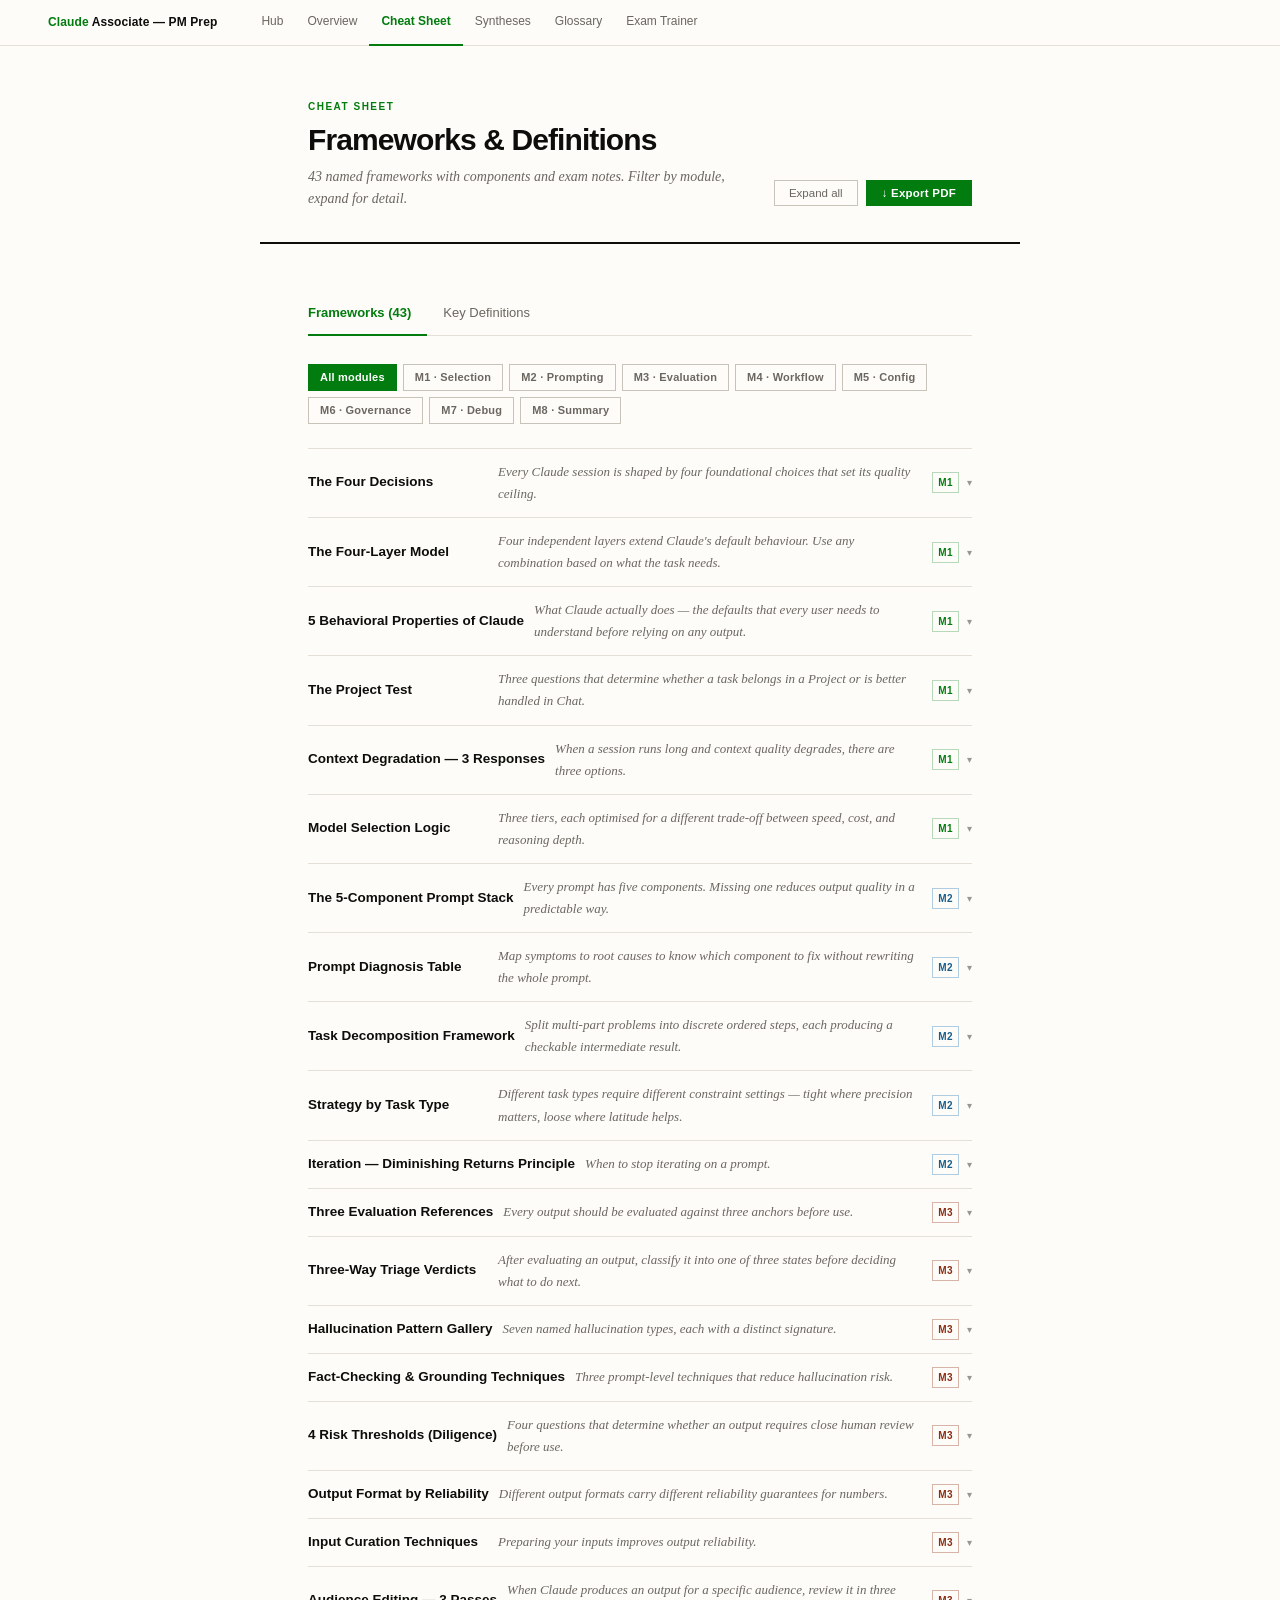
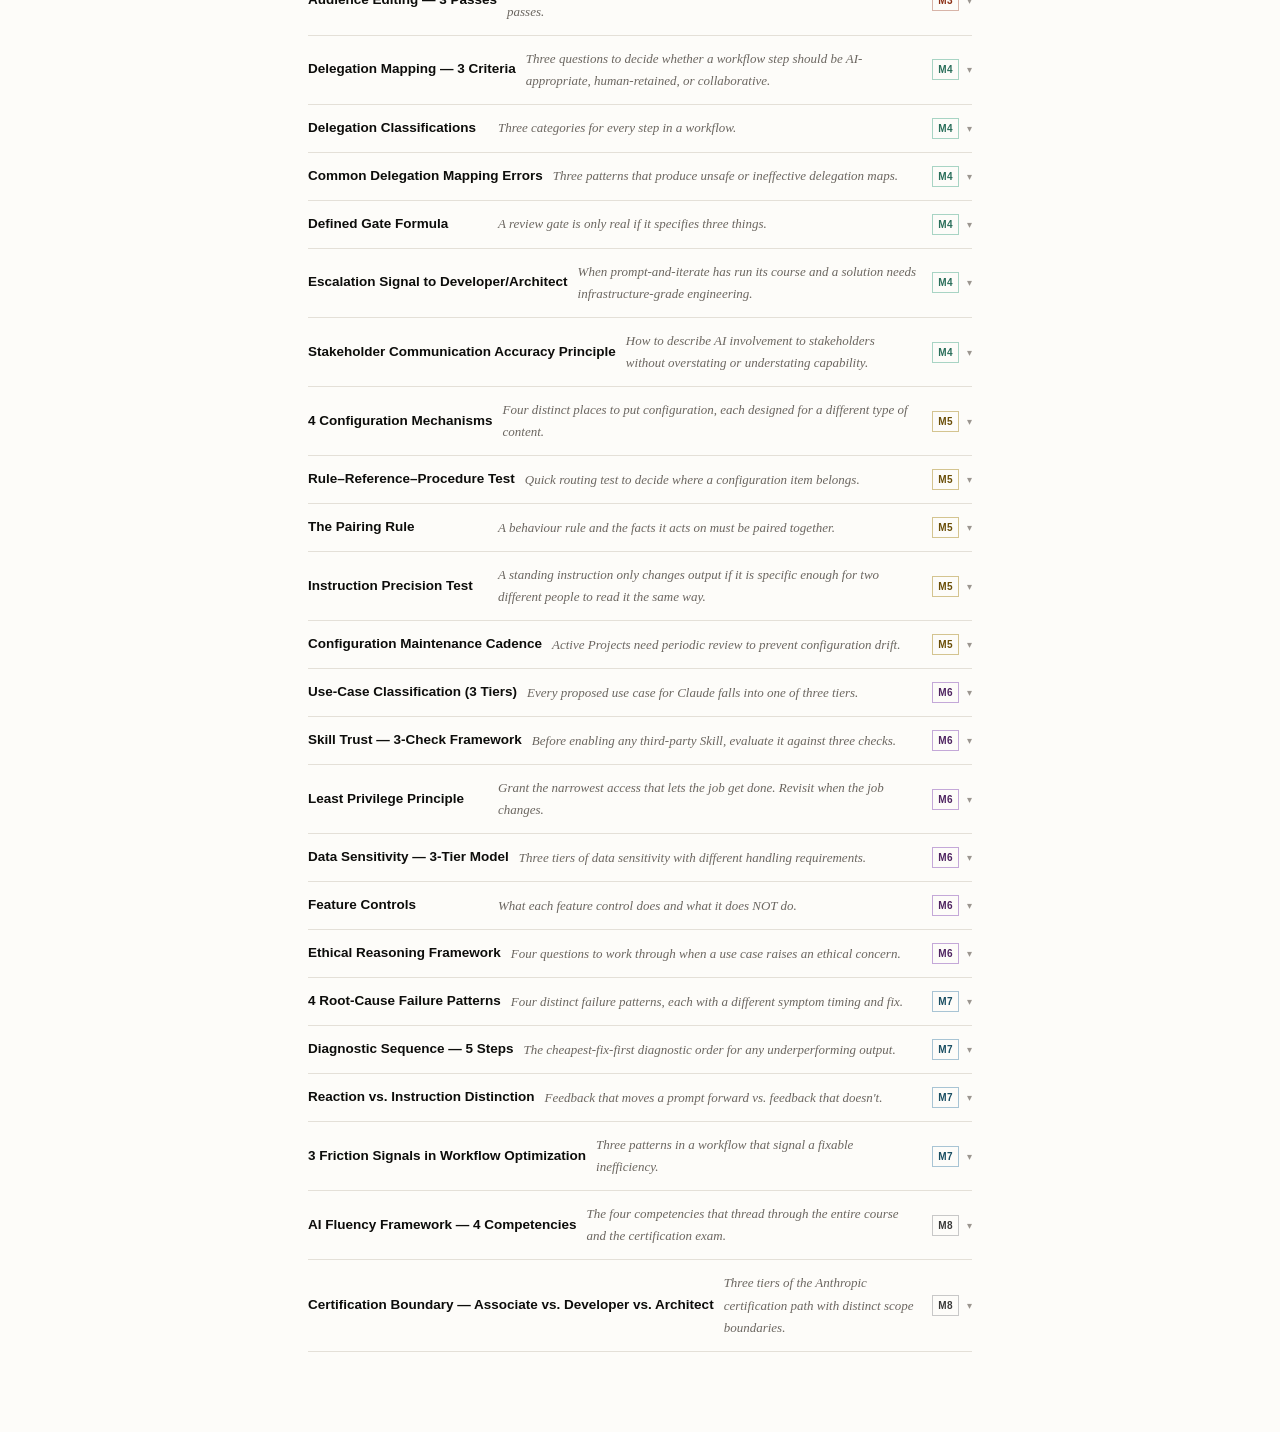
==== cheatsheet.html @ b9512b8b "Add files via upload" ====
<!DOCTYPE html>
<html lang="en">
<head>
<meta charset="UTF-8">
<meta name="viewport" content="width=device-width, initial-scale=1.0">
<title>Cheat Sheet — Claude Associate PM Prep</title>
<link rel="stylesheet" href="shared/styles.css">
<script src="data/frameworks.js"></script>
<style>
  .framework-header-left { display: flex; align-items: center; gap: 10px; flex: 1; min-width: 0; }
  .framework-meta { display: flex; align-items: center; gap: 8px; flex-shrink: 0; }
  .def-item { padding: 10px 0; border-bottom: 1px solid var(--border); display: flex; gap: 12px; align-items: flex-start; }
  .def-item:last-child { border-bottom: none; }
  .def-term { font-weight: 700; font-size: 13.5px; color: var(--text-bright); min-width: 220px; flex-shrink: 0; }
  .def-body { font-size: 13px; color: var(--text); line-height: 1.55; flex: 1; }
  .expand-all-btn { font-size: 12px; color: var(--accent); cursor: pointer; font-weight: 600; background: none; border: none; padding: 0; }
  .expand-all-btn:hover { text-decoration: underline; }
</style>
</head>
<body>

<nav class="nav">
  <span class="nav-brand"><span>Claude</span> Associate — PM Prep</span>
  <div class="nav-links">
    <a href="index.html">Hub</a>
    <a href="overview.html">Overview</a>
    <a href="cheatsheet.html" class="active">Cheat Sheet</a>
    <a href="syntheses.html">Syntheses</a>
    <a href="glossary.html">Glossary</a>
    <a href="exam.html">Exam Trainer</a>
  </div>
</nav>

<div class="page-header">
  <div class="page-header-text">
    <div class="eyebrow">Cheat Sheet</div>
    <h1>Frameworks &amp; Definitions</h1>
    <p>43 named frameworks with components and exam notes. Filter by module, expand for detail.</p>
  </div>
  <div class="page-header-actions">
    <button class="btn-secondary" onclick="expandAll()">Expand all</button>
    <button class="btn-primary" onclick="exportPDF()">↓ Export PDF</button>
  </div>
</div>

<div class="main">

  <div class="tabs">
    <div class="tab active" onclick="switchTab('frameworks', this)">Frameworks (43)</div>
    <div class="tab" onclick="switchTab('definitions', this)">Key Definitions</div>
  </div>

  <!-- FRAMEWORKS TAB -->
  <div class="tab-panel active" id="tab-frameworks">
    <div class="filter-row" id="fw-filter">
      <div class="filter-chip active" data-m="0" onclick="filterFW(this)">All modules</div>
      <div class="filter-chip" data-m="1" onclick="filterFW(this)">M1 · Selection</div>
      <div class="filter-chip" data-m="2" onclick="filterFW(this)">M2 · Prompting</div>
      <div class="filter-chip" data-m="3" onclick="filterFW(this)">M3 · Evaluation</div>
      <div class="filter-chip" data-m="4" onclick="filterFW(this)">M4 · Workflow</div>
      <div class="filter-chip" data-m="5" onclick="filterFW(this)">M5 · Config</div>
      <div class="filter-chip" data-m="6" onclick="filterFW(this)">M6 · Governance</div>
      <div class="filter-chip" data-m="7" onclick="filterFW(this)">M7 · Debug</div>
      <div class="filter-chip" data-m="8" onclick="filterFW(this)">M8 · Summary</div>
    </div>
    <div id="fw-list"></div>
  </div>

  <!-- DEFINITIONS TAB -->
  <div class="tab-panel" id="tab-definitions">
    <div class="callout callout-blue" style="margin-bottom: 20px;">
      These key definitions cover the most exam-tested concepts. For the full 55-term glossary with search, see the <a href="glossary.html">Glossary</a> page.
    </div>
    <div id="def-list"></div>
  </div>

</div>

<script src="shared/utils.js"></script>
<script>

const KEY_DEFINITIONS = [
  { term: "The Four Decisions", def: "Entry point · Capability layer · Model · Context management. Set before the first prompt — they determine the quality ceiling." },
  { term: "Project", def: "A persistent workspace. Use when 2 of 3 apply: task recurs / context is stable / format is consistent." },
  { term: "Skill", def: "Reusable procedure at the account level — not inside a Project. Invoked automatically. Reduces variance, does not eliminate it." },
  { term: "Code Execution", def: "Sandboxed computation that returns a verified result. The only way to guarantee a correct number." },
  { term: "5-Component Prompt Stack", def: "Role · Context · Task · Constraints · Output Format. Context is the most commonly missing component." },
  { term: "Diminishing Returns Signal", def: "When further iteration rounds produce marginal change — the correct signal to stop prompting." },
  { term: "Task Decomposition", def: "Breaking a multi-step task into ordered steps with checkable intermediate results. The shared foundation step comes first." },
  { term: "Confident Tone ≠ Accuracy", def: "Claude's fluency is uniform regardless of whether the answer is correct. Tone is never a quality signal." },
  { term: "Diligence", def: "The competency of owning output before use. Accountability does not transfer to a tool — what you ship, you are answerable for." },
  { term: "Three Evaluation References", def: "Requirements · Source material · Professional standards. Missing one creates a systematic blind spot." },
  { term: "Fabricated Specific", def: "A hallucination where Claude produces precise-looking data (stats, citations) that don't exist. The precision is the tell." },
  { term: "Delegation Criteria", def: "Reversibility · Stakes · Accountability. All three evaluated per step — not inherited from the previous one." },
  { term: "Defined Gate Formula", def: "Who reviews + what they verify + when it happens. 'Someone will check it' is not a gate." },
  { term: "Halo Delegation", def: "Auto-delegating a step because the prior step went well. Each step must be evaluated independently." },
  { term: "Rule–Reference–Procedure Test", def: "Rule → standing instruction. Reference → knowledge base. Procedure → Skill." },
  { term: "Instruction Precision Test", def: "Would two different people implement this the same way? If not, it fails silently." },
  { term: "Pairing Rule", def: "A behaviour rule and the facts it acts on belong together. Neither works alone." },
  { term: "Data Sensitivity Tiers", def: "Green (safe) · Yellow (review first) · Red (stop and escalate). Incognito controls persistence, not compliance." },
  { term: "Least Privilege", def: "Grant the narrowest access that lets the job get done. Applies to Skills, connectors, and all feature enablement." },
  { term: "4 Failure Patterns", def: "Under-specification (first response wrong) · Context overload (degrades over time) · Wrong feature/model (repeatable error type) · Stale config ('it used to work')." },
  { term: "Diagnostic Sequence", def: "Check specification → context → feature/model → configuration → task fit. Step 5 is last — it's the most expensive conclusion." },
  { term: "AI Fluency Framework", def: "Description (prompt) · Discernment (evaluate) · Diligence (own) · Delegation (govern). Each competency assumes the one before it." },
];

let activeModuleFilter = 0;

function renderFrameworks() {
  const list = document.getElementById('fw-list');
  const filtered = activeModuleFilter === 0
    ? FRAMEWORKS
    : FRAMEWORKS.filter(f => f.module === activeModuleFilter);

  if (!filtered.length) {
    list.innerHTML = '<p style="color:var(--text-dim);padding:20px 0;">No frameworks for this filter.</p>';
    return;
  }

  list.innerHTML = filtered.map((f, i) => `
    <div class="framework-card" id="fw-${i}">
      <div class="framework-header" onclick="toggleFW('fw-${i}')">
        <div class="framework-header-left">
          <div class="framework-title">${f.name}</div>
          <div class="framework-summary">${f.summary}</div>
        </div>
        <div class="framework-meta">
          <span class="module-badge m${f.module}">M${f.module}</span>
          <span class="framework-arrow">▾</span>
        </div>
      </div>
      <div class="framework-body">
        <div class="components">
          ${f.components.map(c => `
            <div class="component-row">
              <div class="component-label">${c.label}</div>
              <div class="component-desc">${c.desc}</div>
            </div>`).join('')}
        </div>
        ${f.exam_note ? `<div class="exam-note">📌 <strong>Exam note:</strong> ${f.exam_note}</div>` : ''}
      </div>
    </div>`).join('');
}

function renderDefinitions() {
  const list = document.getElementById('def-list');
  list.innerHTML = KEY_DEFINITIONS.map(d => `
    <div class="def-item">
      <div class="def-term">${d.term}</div>
      <div class="def-body">${d.def}</div>
    </div>`).join('');
}

function toggleFW(id) {
  document.getElementById(id).classList.toggle('open');
}

function filterFW(el) {
  document.querySelectorAll('#fw-filter .filter-chip').forEach(c => c.classList.remove('active'));
  el.classList.add('active');
  activeModuleFilter = parseInt(el.dataset.m);
  renderFrameworks();
}

function expandAll() {
  document.querySelectorAll('.framework-card').forEach(c => c.classList.add('open'));
}

function switchTab(name, el) {
  document.querySelectorAll('.tab').forEach(t => t.classList.remove('active'));
  document.querySelectorAll('.tab-panel').forEach(p => p.classList.remove('active'));
  el.classList.add('active');
  document.getElementById('tab-' + name).classList.add('active');
}

function exportPDF() {
  expandAll();
  document.querySelectorAll('.tab-panel').forEach(p => p.style.display = 'block');
  window.print();
  setTimeout(() => {
    document.querySelectorAll('.tab-panel').forEach(p => p.style.display = '');
  }, 500);
}

renderFrameworks();
renderDefinitions();
</script>
</body>
</html>
---- shared/styles.css ----
/* ═══════════════════════════════════════════════════════════════
   CLAUDE ASSOCIATE PM PREP — Design System
   Direction: Editorial (A) × Printed Document (C)
   Serif body · Large module numbers · Typography-first · No card boxes
   ═══════════════════════════════════════════════════════════════ */

:root {
  --bg: #fdfcf9;
  --surface: #fff;
  --surface2: #f5f3ee;
  --border: #e4e0d8;
  --border-strong: #c8c3b8;
  --text: #2a2a28;
  --text-dim: #6b6660;
  --text-light: #9b9690;
  --text-bright: #0d0d0b;
  --accent: #037c0f;
  --accent-dim: #025e0b;
  --accent-bg: #eef6ee;
  --accent-border: #b8d9b9;
  --red: #8b2e14;
  --yellow: #6a4e08;

  /* module identity — earthy, no purple dominance */
  --m1: #037c0f;
  --m2: #1a5e8a;
  --m3: #8b2e14;
  --m4: #2a6e5a;
  --m5: #6a4e08;
  --m6: #4e2460;
  --m7: #1a4e62;
  --m8: #3a3a3a;

  --m1-bg: #eef6ee;
  --m2-bg: #eaf1f8;
  --m3-bg: #f8eeea;
  --m4-bg: #eaf4f0;
  --m5-bg: #f8f4e8;
  --m6-bg: #f3eef8;
  --m7-bg: #eaf1f4;
  --m8-bg: #f0f0f0;
}

/* ── RESET ── */
*, *::before, *::after { box-sizing: border-box; margin: 0; padding: 0; }
html { font-size: 15px; -webkit-text-size-adjust: 100%; }

body {
  background: var(--bg);
  color: var(--text);
  font-family: 'Georgia', 'Times New Roman', serif;
  font-size: 15px;
  line-height: 1.7;
  min-height: 100vh;
}

/* Sans-serif utility — labels, UI, metadata */
.sans {
  font-family: -apple-system, BlinkMacSystemFont, 'Segoe UI', sans-serif;
}

a { color: var(--accent); text-decoration: none; }
a:hover { text-decoration: underline; }

strong { color: var(--text-bright); }

/* ── NAV ── */
.nav {
  background: var(--bg);
  border-bottom: 1px solid var(--border);
  padding: 0 48px;
  display: flex;
  align-items: center;
  height: 46px;
  position: sticky;
  top: 0;
  z-index: 100;
}
.nav-brand {
  font-family: -apple-system, BlinkMacSystemFont, 'Segoe UI', sans-serif;
  font-size: 12px;
  font-weight: 700;
  color: var(--text-bright);
  letter-spacing: 0.01em;
  margin-right: 32px;
  white-space: nowrap;
  flex-shrink: 0;
}
.nav-brand span { color: var(--accent); }
.nav-links {
  display: flex;
  align-items: center;
  overflow-x: auto;
  scrollbar-width: none;
}
.nav-links::-webkit-scrollbar { display: none; }
.nav-links a {
  font-family: -apple-system, BlinkMacSystemFont, 'Segoe UI', sans-serif;
  font-size: 12px;
  font-weight: 400;
  color: var(--text-dim);
  padding: 0 12px;
  white-space: nowrap;
  transition: color 0.12s;
  height: 46px;
  display: flex;
  align-items: center;
  border-bottom: 2px solid transparent;
}
.nav-links a:hover { color: var(--text); text-decoration: none; }
.nav-links a.active {
  color: var(--accent);
  border-bottom-color: var(--accent);
  font-weight: 600;
}

/* ── PAGE HEADER — editorial, document-style ── */
.page-header {
  max-width: 760px;
  margin: 0 auto;
  padding: 52px 48px 32px;
  display: flex;
  align-items: flex-end;
  justify-content: space-between;
  gap: 20px;
  border-bottom: 2px solid var(--text-bright);
  margin-bottom: 48px;
}
.page-header-text .eyebrow {
  font-family: -apple-system, BlinkMacSystemFont, 'Segoe UI', sans-serif;
  font-size: 10px;
  font-weight: 700;
  letter-spacing: 0.15em;
  text-transform: uppercase;
  color: var(--accent);
  margin-bottom: 8px;
}
.page-header-text h1 {
  font-family: -apple-system, BlinkMacSystemFont, 'Segoe UI', sans-serif;
  font-size: 30px;
  font-weight: 800;
  color: var(--text-bright);
  letter-spacing: -0.03em;
  line-height: 1.15;
  margin-bottom: 8px;
}
.page-header-text p {
  font-family: 'Georgia', serif;
  color: var(--text-dim);
  font-size: 14px;
  font-style: italic;
  max-width: 480px;
  line-height: 1.6;
}
.page-header-actions {
  display: flex;
  gap: 8px;
  flex-shrink: 0;
  padding-bottom: 4px;
}

/* ── MAIN CONTENT ── */
.main {
  max-width: 760px;
  margin: 0 auto;
  padding: 0 48px 80px;
}

/* ── BUTTONS — restrained, document-style ── */
.btn-primary {
  font-family: -apple-system, BlinkMacSystemFont, 'Segoe UI', sans-serif;
  background: var(--accent);
  color: #fff;
  border: none;
  padding: 7px 16px;
  font-size: 11.5px;
  font-weight: 600;
  letter-spacing: 0.02em;
  cursor: pointer;
  transition: background 0.12s;
  display: inline-flex;
  align-items: center;
  gap: 6px;
}
.btn-primary:hover { background: var(--accent-dim); }

.btn-secondary {
  font-family: -apple-system, BlinkMacSystemFont, 'Segoe UI', sans-serif;
  background: transparent;
  color: var(--text-dim);
  border: 1px solid var(--border-strong);
  padding: 6px 14px;
  font-size: 11.5px;
  font-weight: 500;
  cursor: pointer;
  transition: color 0.12s, border-color 0.12s;
  display: inline-flex;
  align-items: center;
  gap: 6px;
}
.btn-secondary:hover { color: var(--accent); border-color: var(--accent); }

/* ── SECTION DIVIDER — document horizontal rule ── */
.doc-rule {
  border: none;
  border-top: 1px solid var(--border);
  margin: 32px 0;
}
.doc-rule-strong {
  border: none;
  border-top: 2px solid var(--text-bright);
  margin: 40px 0;
}

/* ── EDITORIAL MODULE HEADER ── */
.module-header {
  margin-bottom: 28px;
  padding-bottom: 20px;
  border-bottom: 1px solid var(--border);
}
.module-header .mod-kicker {
  font-family: -apple-system, BlinkMacSystemFont, 'Segoe UI', sans-serif;
  font-size: 10px;
  font-weight: 700;
  letter-spacing: 0.15em;
  text-transform: uppercase;
  color: var(--text-light);
  margin-bottom: 4px;
}
.module-header .mod-number {
  font-family: -apple-system, BlinkMacSystemFont, 'Segoe UI', sans-serif;
  font-size: 72px;
  font-weight: 900;
  line-height: 1;
  letter-spacing: -0.04em;
  color: var(--accent);
  margin-bottom: 4px;
}
.module-header h2 {
  font-family: -apple-system, BlinkMacSystemFont, 'Segoe UI', sans-serif;
  font-size: 22px;
  font-weight: 700;
  color: var(--text-bright);
  letter-spacing: -0.02em;
  margin-bottom: 4px;
}
.module-header .mod-sub {
  font-size: 14px;
  font-style: italic;
  color: var(--text-dim);
}

/* ── SECTION HEADING — small caps style ── */
.section-title {
  font-family: -apple-system, BlinkMacSystemFont, 'Segoe UI', sans-serif;
  font-size: 10px;
  font-weight: 700;
  letter-spacing: 0.12em;
  text-transform: uppercase;
  color: var(--text-light);
  margin-bottom: 12px;
  padding-bottom: 6px;
  border-bottom: 1px solid var(--border);
}

/* ── PROSE BLOCK ── */
.doc-intro {
  font-size: 14.5px;
  line-height: 1.8;
  color: var(--text);
  margin-bottom: 24px;
}

/* ── DEFINITION TABLE — document style ── */
.def-table { width: 100%; margin-bottom: 8px; }
.def-row {
  display: grid;
  grid-template-columns: 110px 1fr;
  gap: 0 20px;
  padding: 6px 0;
  border-bottom: 1px solid var(--border);
  font-size: 13.5px;
  line-height: 1.55;
}
.def-row:last-child { border-bottom: none; }
.def-term {
  font-family: -apple-system, BlinkMacSystemFont, 'Segoe UI', sans-serif;
  font-weight: 700;
  color: var(--text-bright);
  font-size: 12.5px;
}
.def-meaning { color: var(--text); }

/* ── RULE LIST — document arrows ── */
.rule-list { list-style: none; padding: 0; margin-bottom: 8px; }
.rule-list li {
  font-size: 13.5px;
  color: var(--text);
  padding: 6px 0 6px 18px;
  border-bottom: 1px solid var(--border);
  position: relative;
  line-height: 1.6;
}
.rule-list li:last-child { border-bottom: none; }
.rule-list li::before {
  content: '→';
  position: absolute;
  left: 0;
  color: var(--accent);
  font-family: -apple-system, BlinkMacSystemFont, 'Segoe UI', sans-serif;
  font-weight: 700;
}

/* ── CALLOUT — pull-quote style ── */
.callout {
  padding: 12px 0 12px 16px;
  border-left: 3px solid var(--accent);
  margin: 16px 0;
  font-size: 13.5px;
  line-height: 1.65;
  color: var(--text);
}
.callout-green  { border-color: var(--m1); color: var(--text); }
.callout-blue   { border-color: var(--m2); }
.callout-red    { border-color: var(--m3); }
.callout-yellow { border-color: var(--m5); }
.callout-purple { border-color: var(--m6); }

/* ── PULL QUOTE — key quote ── */
.pull-quote {
  font-size: 16px;
  line-height: 1.7;
  font-style: italic;
  color: var(--text-bright);
  border-top: 2px solid var(--accent);
  border-bottom: 1px solid var(--border);
  padding: 16px 0;
  margin: 20px 0;
}
.pull-quote::before {
  content: '"';
  color: var(--accent);
  font-size: 24px;
  font-style: normal;
  line-height: 0;
  vertical-align: -6px;
  margin-right: 3px;
}

/* ── DATA TABLE — clean ruled ── */
.data-table {
  width: 100%;
  border-collapse: collapse;
  font-size: 13px;
  font-family: -apple-system, BlinkMacSystemFont, 'Segoe UI', sans-serif;
  margin-bottom: 8px;
}
.data-table th {
  font-size: 10px;
  font-weight: 700;
  letter-spacing: 0.1em;
  text-transform: uppercase;
  color: var(--text-light);
  padding: 6px 10px;
  text-align: left;
  border-bottom: 1px solid var(--text-bright);
}
.data-table td {
  padding: 7px 10px;
  border-bottom: 1px solid var(--border);
  vertical-align: top;
  line-height: 1.55;
  color: var(--text);
}
.data-table tr:last-child td { border-bottom: none; }

/* ── TAGS — minimal, inline ── */
.tag {
  font-family: -apple-system, BlinkMacSystemFont, 'Segoe UI', sans-serif;
  display: inline;
  font-size: 11px;
  font-weight: 700;
  padding: 1px 6px;
  white-space: nowrap;
  border: 1px solid;
}
.tag-green  { color: var(--m1); border-color: var(--accent-border); background: var(--m1-bg); }
.tag-blue   { color: var(--m2); border-color: #b0cce0; background: var(--m2-bg); }
.tag-red    { color: var(--m3); border-color: #d8b4a8; background: var(--m3-bg); }
.tag-yellow { color: var(--m5); border-color: #d4c490; background: var(--m5-bg); }
.tag-purple { color: var(--m6); border-color: #c4a8d8; background: var(--m6-bg); }
.tag-gray   { color: var(--text-dim); border-color: var(--border); background: var(--surface2); }

/* ── MODULE BADGE — small label ── */
.module-badge {
  font-family: -apple-system, BlinkMacSystemFont, 'Segoe UI', sans-serif;
  display: inline;
  font-size: 10px;
  font-weight: 700;
  letter-spacing: 0.04em;
  padding: 1px 5px;
  border: 1px solid;
}
.module-badge.m1 { color: var(--m1); border-color: var(--accent-border); }
.module-badge.m2 { color: var(--m2); border-color: #b0cce0; }
.module-badge.m3 { color: var(--m3); border-color: #d8b4a8; }
.module-badge.m4 { color: var(--m4); border-color: #a8d4c4; }
.module-badge.m5 { color: var(--m5); border-color: #d4c490; }
.module-badge.m6 { color: var(--m6); border-color: #c4a8d8; }
.module-badge.m7 { color: var(--m7); border-color: #a8c4d4; }
.module-badge.m8 { color: var(--m8); border-color: #c8c8c8; }

/* Border accents for module sections */
.border-m1 { border-top: 3px solid var(--m1); }
.border-m2 { border-top: 3px solid var(--m2); }
.border-m3 { border-top: 3px solid var(--m3); }
.border-m4 { border-top: 3px solid var(--m4); }
.border-m5 { border-top: 3px solid var(--m5); }
.border-m6 { border-top: 3px solid var(--m6); }
.border-m7 { border-top: 3px solid var(--m7); }
.border-m8 { border-top: 3px solid var(--m8); }

/* Module number badge (small, used in accordions) */
.module-num {
  font-family: -apple-system, BlinkMacSystemFont, 'Segoe UI', sans-serif;
  font-size: 13px;
  font-weight: 900;
  color: #fff;
  width: 28px;
  height: 28px;
  display: flex;
  align-items: center;
  justify-content: center;
  flex-shrink: 0;
}
.module-num.m1 { background: var(--m1); }
.module-num.m2 { background: var(--m2); }
.module-num.m3 { background: var(--m3); }
.module-num.m4 { background: var(--m4); }
.module-num.m5 { background: var(--m5); }
.module-num.m6 { background: var(--m6); }
.module-num.m7 { background: var(--m7); }
.module-num.m8 { background: var(--m8); }

/* ── DECISION GRID ── */
.decision-grid {
  display: grid;
  grid-template-columns: auto 1fr;
  gap: 6px 16px;
  align-items: start;
}
.decision-grid .tag { align-self: start; margin-top: 3px; }
.decision-desc {
  font-size: 13px;
  color: var(--text);
  line-height: 1.55;
  padding-top: 1px;
}

/* ── FLOW STRIP ── */
.flow-strip { display: flex; align-items: center; gap: 8px; flex-wrap: wrap; }
.flow-item {
  font-family: -apple-system, BlinkMacSystemFont, 'Segoe UI', sans-serif;
  font-size: 12px;
  font-weight: 600;
  color: var(--text);
  border-bottom: 2px solid var(--accent);
  padding-bottom: 1px;
}
.flow-arrow {
  font-family: -apple-system, BlinkMacSystemFont, 'Segoe UI', sans-serif;
  color: var(--text-light);
  font-size: 12px;
}

/* ── TWO COL ── */
.two-col { display: grid; grid-template-columns: 1fr 1fr; gap: 16px; }

/* ── FILTER CHIPS — document style ── */
.filter-row { display: flex; gap: 6px; flex-wrap: wrap; margin-bottom: 24px; }
.filter-chip {
  font-family: -apple-system, BlinkMacSystemFont, 'Segoe UI', sans-serif;
  background: transparent;
  border: 1px solid var(--border-strong);
  padding: 3px 11px;
  font-size: 11px;
  font-weight: 600;
  color: var(--text-dim);
  cursor: pointer;
  transition: all 0.12s;
  user-select: none;
  letter-spacing: 0.02em;
}
.filter-chip:hover { border-color: var(--accent); color: var(--accent); }
.filter-chip.active { background: var(--accent); border-color: var(--accent); color: #fff; }

/* ── SEARCH ── */
.search-bar {
  font-family: 'Georgia', serif;
  width: 100%;
  padding: 9px 0;
  border: none;
  border-bottom: 2px solid var(--border-strong);
  font-size: 14px;
  color: var(--text);
  background: transparent;
  outline: none;
  transition: border-color 0.12s;
  margin-bottom: 24px;
}
.search-bar:focus { border-bottom-color: var(--accent); }
.search-bar::placeholder { color: var(--text-light); font-style: italic; }

/* ── SPOILER ── */
.spoiler {
  display: inline-block;
  background: var(--surface2);
  color: transparent;
  cursor: pointer;
  padding: 1px 8px;
  font-size: 13px;
  user-select: none;
  transition: all 0.15s;
  border-bottom: 1px solid var(--border-strong);
}
.spoiler.revealed { background: transparent; color: var(--accent); border-bottom-color: var(--accent); }

/* ── ACCORDION — editorial, no box ── */
.accordion-item {
  border-bottom: 1px solid var(--border);
  margin-bottom: 0;
}
.accordion-item:first-child { border-top: 1px solid var(--border); }
.accordion-header {
  display: flex;
  align-items: center;
  justify-content: space-between;
  padding: 16px 0;
  cursor: pointer;
  user-select: none;
  gap: 12px;
}
.accordion-header:hover .acc-title { color: var(--accent); }
.accordion-header .acc-title {
  font-family: -apple-system, BlinkMacSystemFont, 'Segoe UI', sans-serif;
  font-size: 15px;
  font-weight: 700;
  color: var(--text-bright);
  flex: 1;
  transition: color 0.12s;
}
.accordion-arrow {
  font-family: -apple-system, BlinkMacSystemFont, 'Segoe UI', sans-serif;
  color: var(--text-light);
  font-size: 11px;
  transition: transform 0.2s;
}
.accordion-item.open .accordion-arrow { transform: rotate(180deg); }
.accordion-body { display: none; padding: 0 0 20px; }
.accordion-item.open .accordion-body { display: block; }

/* ── TABS — underline style ── */
.tabs {
  display: flex;
  border-bottom: 1px solid var(--border);
  margin-bottom: 28px;
  gap: 0;
}
.tab {
  font-family: -apple-system, BlinkMacSystemFont, 'Segoe UI', sans-serif;
  padding: 10px 16px 10px 0;
  font-size: 13px;
  font-weight: 400;
  color: var(--text-dim);
  cursor: pointer;
  border-bottom: 2px solid transparent;
  margin-bottom: -1px;
  transition: color 0.12s;
  user-select: none;
  margin-right: 16px;
}
.tab:hover { color: var(--text); }
.tab.active { color: var(--accent); border-bottom-color: var(--accent); font-weight: 600; }
.tab-panel { display: none; }
.tab-panel.active { display: block; }

/* ── HUB CARDS — editorial, minimal ── */
.hub-grid { display: grid; grid-template-columns: repeat(auto-fill, minmax(280px, 1fr)); gap: 0; }
.hub-card {
  display: flex;
  flex-direction: column;
  gap: 6px;
  padding: 24px 24px 24px 0;
  border-bottom: 1px solid var(--border);
  border-right: 1px solid var(--border);
  text-decoration: none;
  color: var(--text);
  transition: background 0.12s;
}
.hub-card:hover { background: var(--accent-bg); text-decoration: none; }
.hub-card-num {
  font-family: -apple-system, BlinkMacSystemFont, 'Segoe UI', sans-serif;
  font-size: 28px;
  font-weight: 900;
  letter-spacing: -0.04em;
  line-height: 1;
  margin-bottom: 4px;
}
.hub-card h2 {
  font-family: -apple-system, BlinkMacSystemFont, 'Segoe UI', sans-serif;
  font-size: 14px;
  font-weight: 700;
  color: var(--text-bright);
  letter-spacing: -0.01em;
}
.hub-card p {
  font-size: 12.5px;
  color: var(--text-dim);
  flex: 1;
  line-height: 1.55;
}
.hub-card .hub-arrow {
  font-family: -apple-system, BlinkMacSystemFont, 'Segoe UI', sans-serif;
  font-size: 11.5px;
  font-weight: 600;
  color: var(--accent);
  margin-top: 4px;
}
.hub-card-meta {
  font-family: -apple-system, BlinkMacSystemFont, 'Segoe UI', sans-serif;
  font-size: 10.5px;
  color: var(--text-light);
  letter-spacing: 0.04em;
}

/* ── OVERVIEW MODULES ── */
.modules-grid {
  display: grid;
  grid-template-columns: repeat(auto-fill, minmax(340px, 1fr));
  gap: 0;
  border-top: 1px solid var(--border);
  border-left: 1px solid var(--border);
}
.module-card {
  border-right: 1px solid var(--border);
  border-bottom: 1px solid var(--border);
  padding: 28px;
}
.module-card .card-header {
  display: flex;
  align-items: flex-start;
  gap: 16px;
  padding: 0;
  border-bottom: none;
  margin-bottom: 20px;
  padding-bottom: 16px;
  border-bottom: 1px solid var(--border);
}
.module-card .card-body { padding: 0; }
.full-width { grid-column: 1 / -1; }

/* Large module number for overview cards */
.mod-big-num {
  font-family: -apple-system, BlinkMacSystemFont, 'Segoe UI', sans-serif;
  font-size: 48px;
  font-weight: 900;
  line-height: 1;
  letter-spacing: -0.04em;
  flex-shrink: 0;
  width: 56px;
}

.module-card .title-block { flex: 1; }
.module-card .title-block .module-label {
  font-family: -apple-system, BlinkMacSystemFont, 'Segoe UI', sans-serif;
  font-size: 10px;
  font-weight: 700;
  letter-spacing: 0.1em;
  text-transform: uppercase;
  color: var(--text-light);
  margin-bottom: 2px;
}
.module-card .title-block h2 {
  font-family: -apple-system, BlinkMacSystemFont, 'Segoe UI', sans-serif;
  font-size: 14px;
  font-weight: 700;
  color: var(--text-bright);
  letter-spacing: -0.01em;
  margin-bottom: 2px;
}
.module-card .title-block .tagline {
  font-size: 12.5px;
  font-style: italic;
  color: var(--text-dim);
}

.section { margin-bottom: 18px; }
.section:last-child { margin-bottom: 0; }

/* Fluency strip */
.ai-fluency-strip { display: flex; gap: 8px; flex-wrap: wrap; justify-content: center; margin-top: 16px; }
.fluency-pill {
  font-family: -apple-system, BlinkMacSystemFont, 'Segoe UI', sans-serif;
  color: var(--m1);
  font-size: 12px;
  font-weight: 600;
  padding: 3px 12px;
  border: 1px solid var(--accent-border);
  letter-spacing: 0.03em;
}

/* Key points 2x2 */
.key-points { display: grid; grid-template-columns: 1fr 1fr; gap: 12px; }
.key-point { border-top: 2px solid var(--border); padding-top: 10px; }
.key-point .kp-num {
  font-family: -apple-system, BlinkMacSystemFont, 'Segoe UI', sans-serif;
  font-size: 22px;
  font-weight: 900;
  letter-spacing: -0.03em;
  margin-bottom: 4px;
}
.kp-num.d1 { color: var(--m1); }
.kp-num.d2 { color: var(--m2); }
.kp-num.d3 { color: var(--m4); }
.kp-num.d4 { color: var(--m6); }
.key-point p { font-size: 12.5px; line-height: 1.55; }

/* ── GLOSSARY ── */
.letter-group { margin-bottom: 32px; }
.letter-heading {
  font-family: -apple-system, BlinkMacSystemFont, 'Segoe UI', sans-serif;
  font-size: 11px;
  font-weight: 700;
  letter-spacing: 0.12em;
  text-transform: uppercase;
  color: var(--text-light);
  border-bottom: 2px solid var(--text-bright);
  padding-bottom: 6px;
  margin-bottom: 0;
}
.glossary-item {
  display: grid;
  grid-template-columns: 200px 1fr auto;
  gap: 0 20px;
  padding: 8px 0;
  border-bottom: 1px solid var(--border);
  align-items: baseline;
}
.glossary-item:last-child { border-bottom: none; }
.glossary-term {
  font-family: -apple-system, BlinkMacSystemFont, 'Segoe UI', sans-serif;
  font-weight: 700;
  color: var(--text-bright);
  font-size: 13px;
}
.glossary-def {
  font-size: 13.5px;
  color: var(--text);
  line-height: 1.6;
}
.glossary-item .module-badge { justify-self: end; }

/* ── FRAMEWORK CARD — editorial, expandable ── */
.framework-card {
  border-bottom: 1px solid var(--border);
  overflow: hidden;
}
.framework-card:first-child { border-top: 1px solid var(--border); }
.framework-header {
  display: flex;
  align-items: baseline;
  justify-content: space-between;
  padding: 12px 0;
  cursor: pointer;
  gap: 16px;
  user-select: none;
  transition: background 0.1s;
}
.framework-header:hover .framework-title { color: var(--accent); }
.framework-title {
  font-family: -apple-system, BlinkMacSystemFont, 'Segoe UI', sans-serif;
  font-size: 13.5px;
  font-weight: 700;
  color: var(--text-bright);
  min-width: 180px;
  flex-shrink: 0;
  transition: color 0.12s;
}
.framework-summary { font-size: 13px; color: var(--text-dim); flex: 1; font-style: italic; }
.framework-meta { display: flex; align-items: center; gap: 10px; flex-shrink: 0; }
.framework-body { display: none; padding: 0 0 16px; }
.framework-card.open .framework-body { display: block; }
.framework-card.open .framework-arrow { transform: rotate(180deg); }
.framework-arrow {
  font-family: -apple-system, BlinkMacSystemFont, 'Segoe UI', sans-serif;
  color: var(--text-light);
  font-size: 10px;
  transition: transform 0.2s;
  flex-shrink: 0;
}
.framework-body .components { margin-bottom: 8px; }
.component-row {
  display: grid;
  grid-template-columns: 150px 1fr;
  gap: 0 16px;
  padding: 5px 0;
  border-bottom: 1px solid var(--border);
  font-size: 13px;
}
.component-row:last-child { border-bottom: none; }
.component-label {
  font-family: -apple-system, BlinkMacSystemFont, 'Segoe UI', sans-serif;
  font-weight: 700;
  color: var(--text-bright);
  font-size: 12.5px;
}
.component-desc { color: var(--text); line-height: 1.55; }
.exam-note {
  border-left: 3px solid var(--m5);
  padding: 7px 12px;
  font-size: 12.5px;
  font-family: -apple-system, BlinkMacSystemFont, 'Segoe UI', sans-serif;
  color: var(--m5);
  margin-top: 10px;
  line-height: 1.55;
}

/* ── EXAM STYLES ── */
.screen { display: none; }
.screen.active { display: block; }

.option {
  border: none;
  border-bottom: 1px solid var(--border);
  padding: 11px 0 11px 0;
  cursor: pointer;
  display: flex;
  align-items: flex-start;
  gap: 14px;
  transition: background 0.1s;
  font-size: 14px;
  line-height: 1.6;
  font-family: 'Georgia', serif;
  background: transparent;
}
.option:first-child { border-top: 1px solid var(--border); }
.option:hover:not(.locked) { background: var(--accent-bg); padding-left: 8px; padding-right: 8px; margin: 0 -8px; width: calc(100% + 16px); }
.option.selected { background: var(--accent-bg); padding-left: 8px; padding-right: 8px; margin: 0 -8px; width: calc(100% + 16px); }
.option.correct  { background: var(--m1-bg); padding-left: 8px; padding-right: 8px; margin: 0 -8px; width: calc(100% + 16px); }
.option.wrong    { background: var(--m3-bg); padding-left: 8px; padding-right: 8px; margin: 0 -8px; width: calc(100% + 16px); }
.option.missed   { background: var(--m5-bg); padding-left: 8px; padding-right: 8px; margin: 0 -8px; width: calc(100% + 16px); }

.option-letter {
  font-family: -apple-system, BlinkMacSystemFont, 'Segoe UI', sans-serif;
  font-size: 11px;
  font-weight: 700;
  color: var(--text-light);
  min-width: 18px;
  padding-top: 3px;
  flex-shrink: 0;
  transition: color 0.12s;
}
.option.selected .option-letter { color: var(--accent); }
.option.correct  .option-letter { color: var(--green); }
.option.wrong    .option-letter { color: var(--red); }
.option.missed   .option-letter { color: var(--yellow); }

.feedback-box {
  display: none;
  padding: 12px 0 12px 14px;
  border-left: 3px solid;
  margin-top: 16px;
  font-size: 13.5px;
  line-height: 1.65;
  font-family: -apple-system, BlinkMacSystemFont, 'Segoe UI', sans-serif;
}
.feedback-box.show { display: block; }
.feedback-correct { border-color: var(--green); color: var(--accent-dim); }
.feedback-wrong   { border-color: var(--red);   color: var(--red); }
.feedback-box .fb-title { font-weight: 700; margin-bottom: 4px; }

.progress-bar-outer {
  height: 2px;
  background: var(--border);
  margin-bottom: 28px;
}
.progress-bar-inner {
  height: 100%;
  background: var(--accent);
  transition: width 0.3s ease;
}

.question-type-badge {
  font-family: -apple-system, BlinkMacSystemFont, 'Segoe UI', sans-serif;
  display: inline-block;
  font-size: 10px;
  font-weight: 700;
  padding: 1px 6px;
  margin-left: 8px;
  vertical-align: middle;
  letter-spacing: 0.04em;
  border: 1px solid;
}
.single-badge { color: var(--m2); border-color: #b0cce0; }
.multi-badge  { color: var(--m6); border-color: #c4a8d8; }

/* Mode cards */
.mode-grid { display: grid; grid-template-columns: 1fr 1fr; gap: 0; max-width: 500px; margin: 0 auto 28px; border-top: 1px solid var(--border); border-left: 1px solid var(--border); }
.mode-card {
  padding: 18px;
  cursor: pointer;
  transition: background 0.12s;
  text-align: left;
  border-right: 1px solid var(--border);
  border-bottom: 1px solid var(--border);
  background: transparent;
  border-radius: 0;
}
.mode-card:hover { background: var(--accent-bg); }
.mode-card.selected { background: var(--accent-bg); border-color: var(--accent); outline: 1px solid var(--accent); outline-offset: -1px; }
.mode-card h3 {
  font-family: -apple-system, BlinkMacSystemFont, 'Segoe UI', sans-serif;
  font-size: 13px;
  font-weight: 700;
  color: var(--text-bright);
  margin-bottom: 4px;
}
.mode-card p {
  font-family: -apple-system, BlinkMacSystemFont, 'Segoe UI', sans-serif;
  font-size: 11.5px;
  color: var(--text-dim);
}

/* Score ring */
.score-ring {
  width: 100px;
  height: 100px;
  border-radius: 50%;
  border: 3px solid var(--border);
  display: flex;
  flex-direction: column;
  align-items: center;
  justify-content: center;
  margin: 0 auto 16px;
  transition: border-color 0.3s;
}
.score-ring .ring-pct {
  font-family: -apple-system, BlinkMacSystemFont, 'Segoe UI', sans-serif;
  font-size: 24px;
  font-weight: 900;
  letter-spacing: -0.03em;
  color: var(--text-bright);
}
.score-ring .ring-label {
  font-family: -apple-system, BlinkMacSystemFont, 'Segoe UI', sans-serif;
  font-size: 11px;
  color: var(--text-dim);
}
.score-ring.pass { border-color: var(--green); }
.score-ring.fail { border-color: var(--red); }

.breakdown-grid { display: grid; grid-template-columns: repeat(auto-fill, minmax(150px, 1fr)); gap: 0; border-top: 1px solid var(--border); border-left: 1px solid var(--border); margin-top: 20px; }
.breakdown-card {
  padding: 12px 14px;
  border-right: 1px solid var(--border);
  border-bottom: 1px solid var(--border);
}
.breakdown-card .bc-module {
  font-family: -apple-system, BlinkMacSystemFont, 'Segoe UI', sans-serif;
  font-size: 10px;
  font-weight: 700;
  text-transform: uppercase;
  letter-spacing: 0.08em;
  color: var(--text-light);
  margin-bottom: 4px;
}
.breakdown-card .bc-score {
  font-family: -apple-system, BlinkMacSystemFont, 'Segoe UI', sans-serif;
  font-size: 20px;
  font-weight: 900;
  letter-spacing: -0.03em;
  color: var(--text-bright);
}
.breakdown-card .bc-count {
  font-family: -apple-system, BlinkMacSystemFont, 'Segoe UI', sans-serif;
  font-size: 11px;
  color: var(--text-dim);
  margin-bottom: 6px;
}
.bc-bar { height: 2px; background: var(--border); }
.bc-bar-inner { height: 100%; }

.review-item {
  padding: 14px 0;
  border-bottom: 1px solid var(--border);
}
.review-item .ri-header {
  display: flex;
  align-items: baseline;
  gap: 10px;
  margin-bottom: 6px;
  flex-wrap: wrap;
}
.ri-status {
  font-family: -apple-system, BlinkMacSystemFont, 'Segoe UI', sans-serif;
  font-size: 11px;
  font-weight: 700;
  flex-shrink: 0;
}
.ri-correct { color: var(--green); }
.ri-wrong   { color: var(--red); }
.ri-q {
  font-size: 13.5px;
  font-weight: 600;
  color: var(--text-bright);
  flex: 1;
  font-family: -apple-system, BlinkMacSystemFont, 'Segoe UI', sans-serif;
}
.ri-module-tag {
  font-family: -apple-system, BlinkMacSystemFont, 'Segoe UI', sans-serif;
  font-size: 10px;
  color: var(--text-light);
  flex-shrink: 0;
}
.ri-explanation {
  font-size: 13px;
  color: var(--text);
  padding-left: 14px;
  border-left: 2px solid var(--border);
  margin-top: 6px;
  line-height: 1.6;
  font-family: -apple-system, BlinkMacSystemFont, 'Segoe UI', sans-serif;
}

.results-actions { display: flex; gap: 8px; justify-content: center; flex-wrap: wrap; margin-top: 24px; }
.action-row { display: flex; gap: 10px; align-items: center; margin-top: 20px; padding-top: 16px; border-top: 1px solid var(--border); }

/* Exam header */
.exam-topbar {
  display: flex;
  align-items: center;
  gap: 16px;
  margin-bottom: 24px;
  padding-bottom: 16px;
  border-bottom: 1px solid var(--border);
}
.q-counter {
  font-family: -apple-system, BlinkMacSystemFont, 'Segoe UI', sans-serif;
  font-size: 12px;
  font-weight: 700;
  color: var(--text-dim);
  white-space: nowrap;
}
.score-badge {
  font-family: -apple-system, BlinkMacSystemFont, 'Segoe UI', sans-serif;
  font-size: 12px;
  font-weight: 700;
  color: var(--accent);
  white-space: nowrap;
}
.module-tag {
  font-family: -apple-system, BlinkMacSystemFont, 'Segoe UI', sans-serif;
  font-size: 10px;
  font-weight: 700;
  letter-spacing: 0.1em;
  text-transform: uppercase;
  color: var(--text-light);
  margin-bottom: 12px;
}
.question-text {
  font-size: 15px;
  font-weight: 600;
  color: var(--text-bright);
  line-height: 1.6;
  margin-bottom: 4px;
  font-family: -apple-system, BlinkMacSystemFont, 'Segoe UI', sans-serif;
}
.multi-hint {
  font-family: -apple-system, BlinkMacSystemFont, 'Segoe UI', sans-serif;
  font-size: 11px;
  font-weight: 600;
  color: var(--m6);
  letter-spacing: 0.06em;
  text-transform: uppercase;
  margin-bottom: 12px;
}
.options-list { margin-top: 16px; }

/* ── SYNTHESES ── */
.synth-theme {
  font-size: 14.5px;
  font-style: italic;
  color: var(--text);
  line-height: 1.75;
  margin: 14px 0 20px;
  padding-left: 14px;
  border-left: 3px solid var(--border);
}
.synth-section-label {
  font-family: -apple-system, BlinkMacSystemFont, 'Segoe UI', sans-serif;
  font-size: 10px;
  font-weight: 700;
  letter-spacing: 0.12em;
  text-transform: uppercase;
  color: var(--text-light);
  margin-bottom: 8px;
  padding-bottom: 4px;
  border-bottom: 1px solid var(--border);
}
.insight-list { list-style: none; padding: 0; margin-bottom: 20px; }
.insight-list li {
  font-size: 13.5px;
  padding: 6px 0 6px 18px;
  border-bottom: 1px solid var(--border);
  position: relative;
  line-height: 1.6;
  color: var(--text);
}
.insight-list li:last-child { border-bottom: none; }
.insight-list li::before { content: '→'; position: absolute; left: 0; color: var(--accent); font-family: -apple-system, sans-serif; font-weight: 700; }
.trap-list { list-style: none; padding: 0; margin-bottom: 20px; }
.trap-list li {
  font-size: 13.5px;
  padding: 6px 0 6px 18px;
  border-bottom: 1px solid var(--border);
  position: relative;
  line-height: 1.6;
  color: var(--text);
}
.trap-list li:last-child { border-bottom: none; }
.trap-list li::before { content: '⚠'; position: absolute; left: 0; color: var(--red); font-size: 10px; font-family: -apple-system, sans-serif; top: 8px; }
.key-quote {
  font-size: 15px;
  line-height: 1.7;
  font-style: italic;
  color: var(--text-bright);
  border-top: 2px solid var(--accent);
  border-bottom: 1px solid var(--border);
  padding: 14px 0;
  margin-top: 4px;
}
.key-quote::before { content: '"'; color: var(--accent); font-size: 22px; font-style: normal; line-height: 0; vertical-align: -5px; margin-right: 3px; }

/* ── RESPONSIVE ── */
@media (max-width: 680px) {
  .nav { padding: 0 20px; }
  .page-header { flex-direction: column; padding: 28px 20px 20px; }
  .main { padding: 0 20px 48px; }
  .modules-grid { grid-template-columns: 1fr; }
  .two-col { grid-template-columns: 1fr; }
  .key-points { grid-template-columns: 1fr; }
  .mode-grid { grid-template-columns: 1fr; }
  .hub-grid { grid-template-columns: 1fr; }
  .glossary-item { grid-template-columns: 1fr; gap: 2px; }
  .framework-header { flex-wrap: wrap; }
  .framework-summary { display: none; }
}

/* ── PRINT ── */
@media print {
  .nav,
  .page-header-actions,
  .btn-primary,
  .btn-secondary,
  .filter-row,
  .search-bar,
  .tabs { display: none !important; }

  body { background: #fff; color: #000; font-size: 11pt; }
  .main { padding: 0; max-width: 100%; }
  .page-header { padding: 0 0 12pt; border-bottom: 1pt solid #000; margin-bottom: 16pt; }
  .page-header-text h1 { font-size: 18pt; }

  .accordion-body, .framework-body, .tab-panel { display: block !important; }
  .spoiler { background: transparent !important; color: #000 !important; }
  .callout { border-left: 2pt solid #666 !important; color: #000 !important; padding-left: 10pt; }
  .module-badge, .tag { border: 1pt solid #aaa !important; color: #000 !important; }
  .pull-quote, .key-quote { border-top: 1.5pt solid #000; border-bottom: 1pt solid #999; }

  .module-card, .framework-card { page-break-inside: avoid; }
  .accordion-item { page-break-after: always; }
  .letter-group { page-break-inside: avoid; }
  a { color: #000; text-decoration: none; }
}
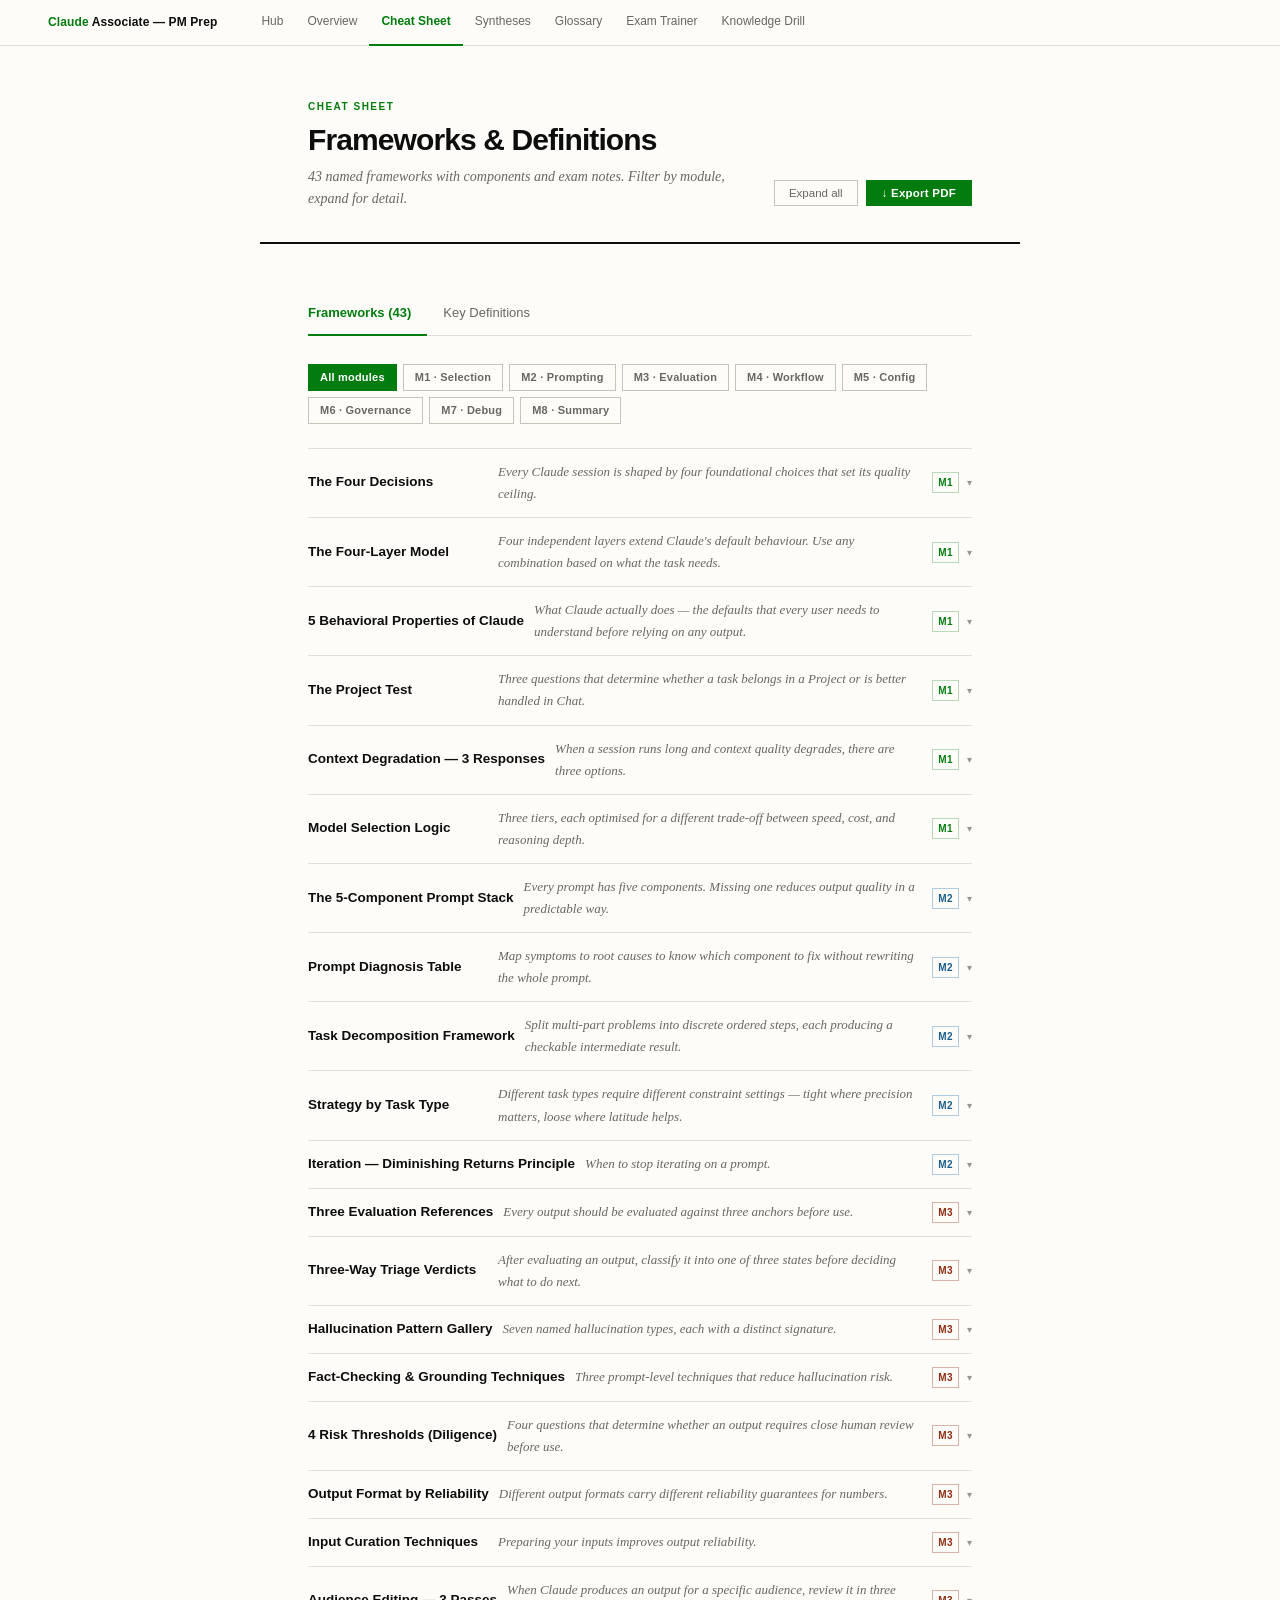
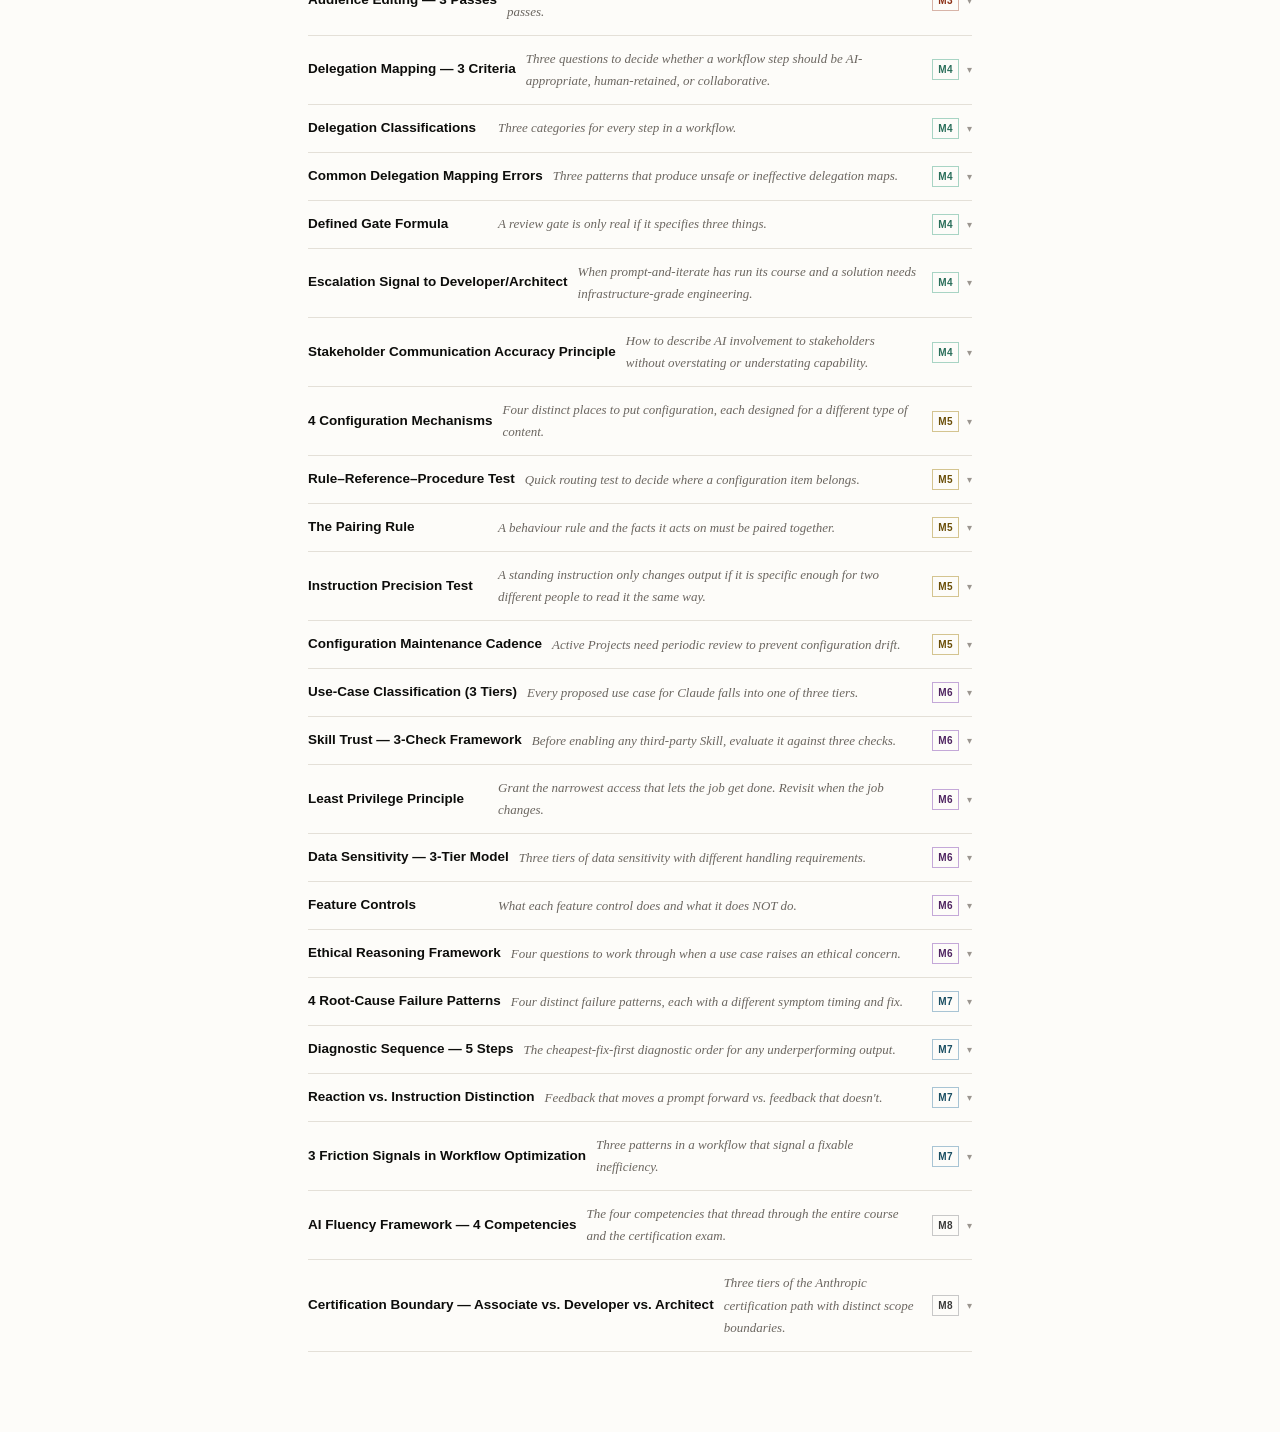
==== commit d2159473: "Add files via upload" ====
--- a/cheatsheet.html
+++ b/cheatsheet.html
@@ -28,6 +28,7 @@
     <a href="syntheses.html">Syntheses</a>
     <a href="glossary.html">Glossary</a>
     <a href="exam.html">Exam Trainer</a>
+    <a href="knowledge-drill.html">Knowledge Drill</a>
   </div>
 </nav>
 
